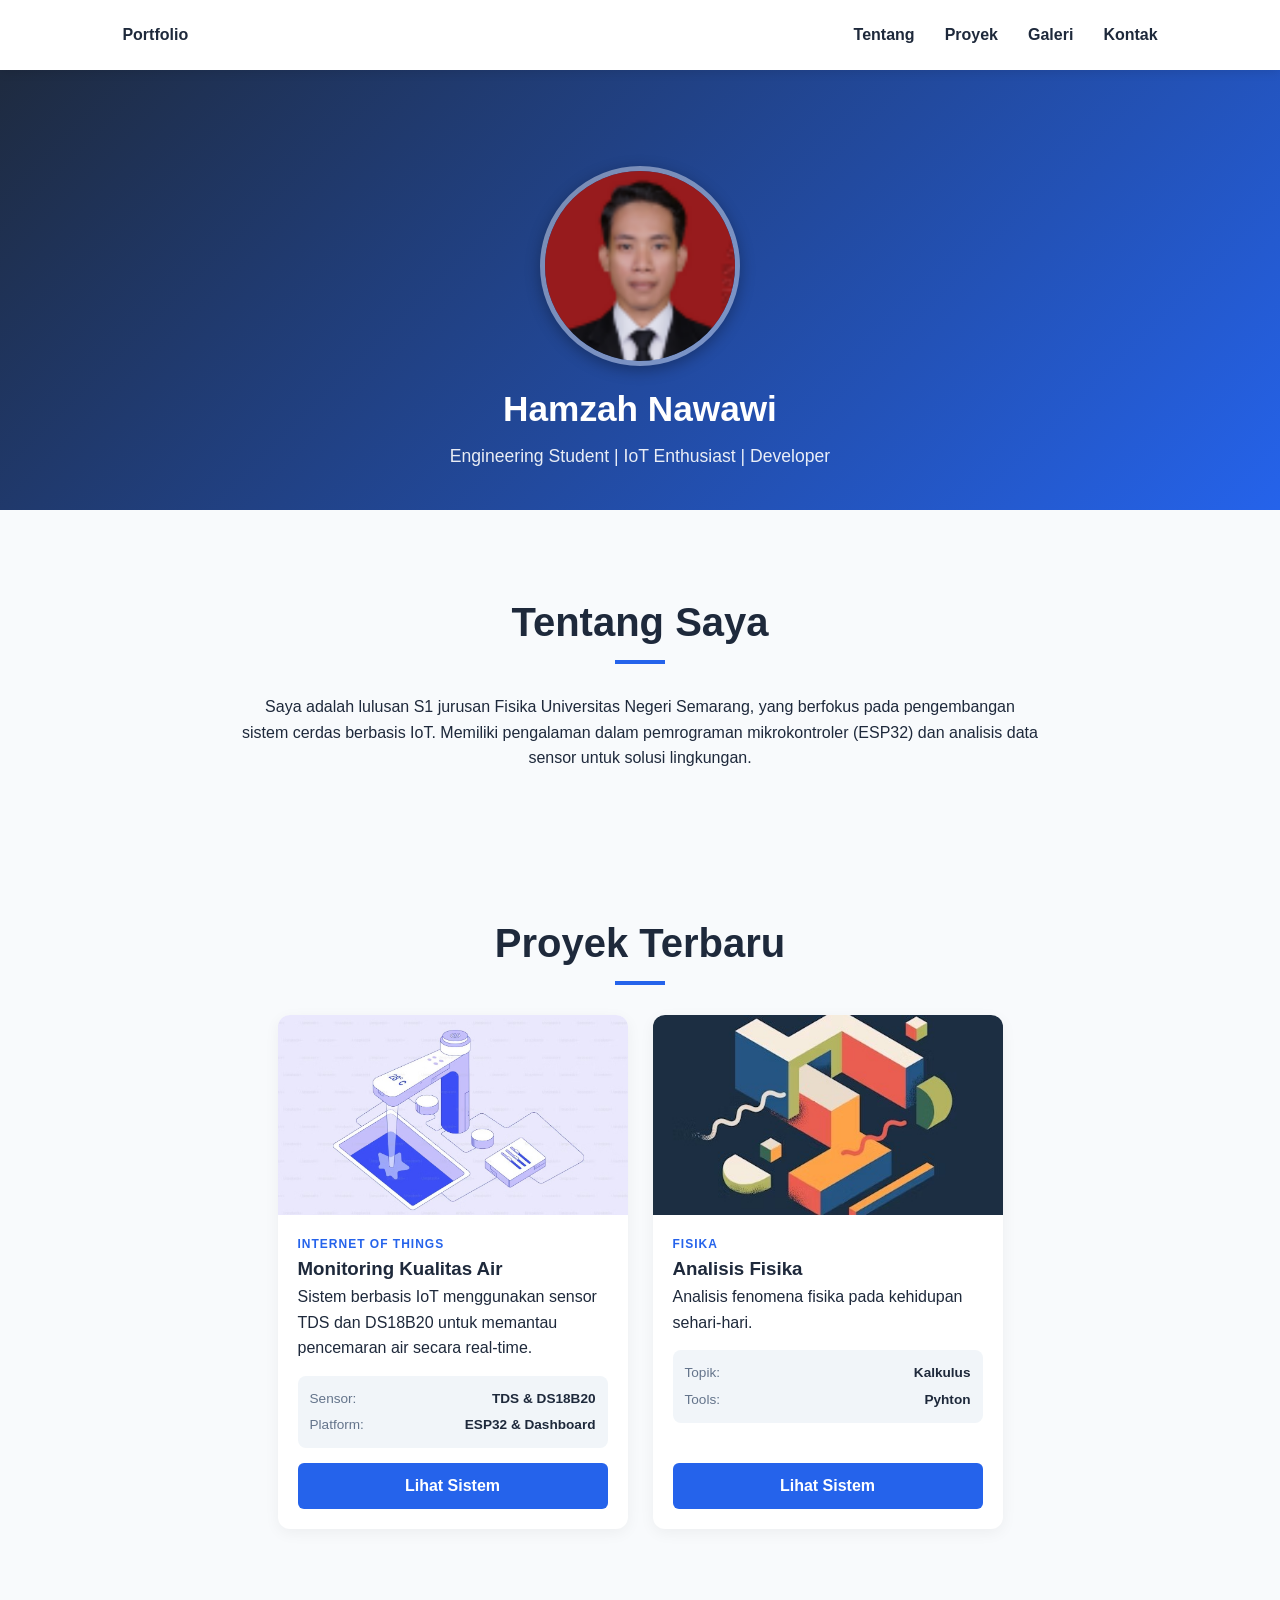
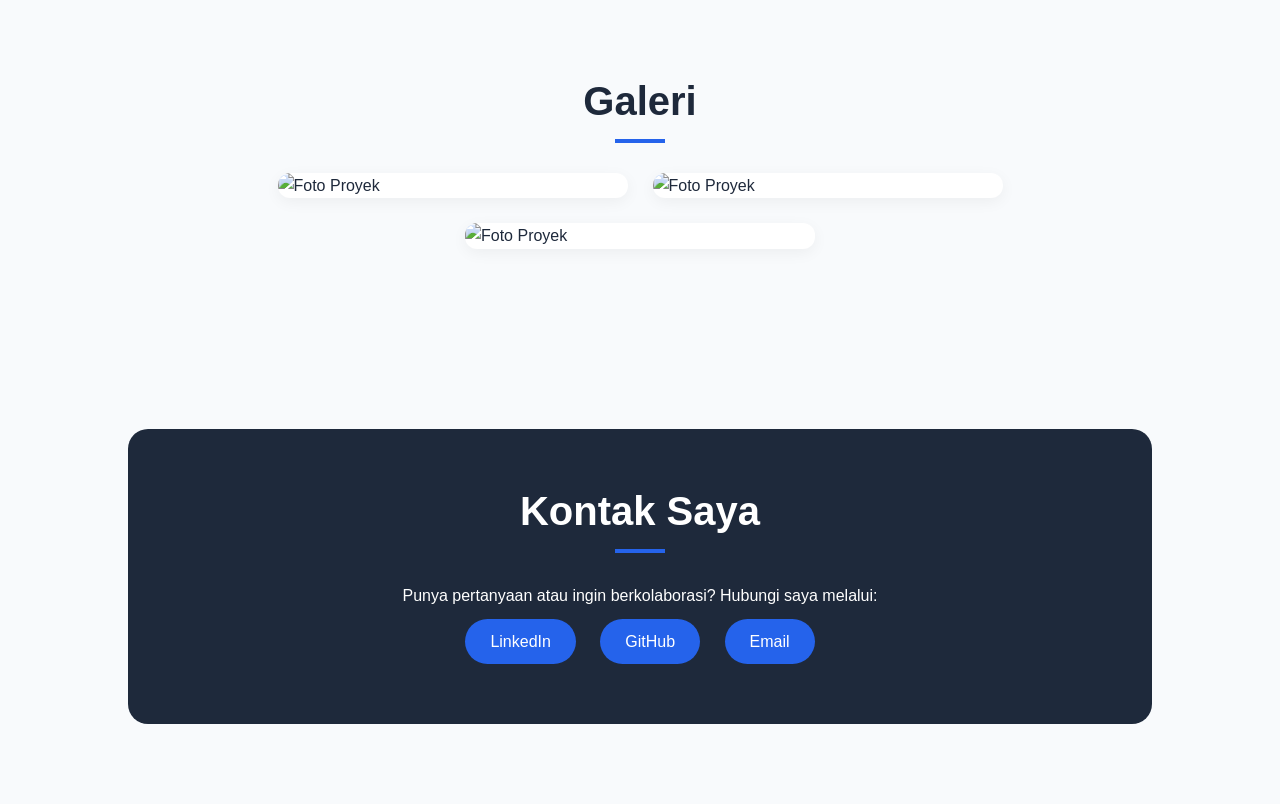
==== index.html @ 58cdad4d "Update index.html" ====
ko<!DOCTYPE html>
<html lang="id">
<head>
    <meta charset="UTF-8">
    <meta name="viewport" content="width=device-width, initial-scale=1.0">
    <title>Hamzah Nawawi</title>
    <link rel="stylesheet" href="style.css">
</head>
<body>
    <nav>
        <div class="container-nav">
            <div class="logo"><strong>Portfolio</strong></div>
            
            <div class="menu-toggle" id="mobile-menu">
                <span class="bar"></span>
                <span class="bar"></span>
                <span class="bar"></span>
            </div>
            
            <ul class="nav-links">
                <li><a href="#about">Tentang</a></li>
                <li><a href="#projects">Proyek</a></li>
                <li><a href="#gallery">Galeri</a></li>
                <li><a href="#contact">Kontak</a></li>
            </ul>
        </div>
    </nav>

<header>
    <div class="profile-container">
        <img src="assets/profile.jpg" alt="Foto Profil Hamzah" class="profile-img" onerror="this.src='https://via.placeholder.com/150'">
    </div>
    <h1>Hamzah Nawawi</h1>
    <p>Engineering Student | IoT Enthusiast | Developer</p>
</header>

<section id="about">
    <h2>Tentang Saya</h2>
    <p style="max-width: 800px; margin: auto; text-align: center;">
        Saya adalah lulusan S1 jurusan Fisika Universitas Negeri Semarang, yang berfokus pada pengembangan sistem cerdas berbasis IoT. 
        Memiliki pengalaman dalam pemrograman mikrokontroler (ESP32) dan analisis data sensor untuk solusi lingkungan.
    </p>
</section>

<section id="projects" style="width: 100%; overflow: hidden;">
    <h2 style="text-align: center; margin-bottom: 40px;"> Proyek Terbaru</h2>
    <div class="grid">
        <div class="card">
            <img src="assets/iot-water.jpg" class="card-img" alt="IoT Project">
            <div class="card-content">
                <span class="tag-category">Internet of Things</span>
                <h3>Monitoring Kualitas Air</h3>
                <p>Sistem berbasis IoT menggunakan sensor TDS dan DS18B20 untuk memantau pencemaran air secara real-time.</p>

                <div class="sensor-specs">
                    <div class="spec-item">
                        <span class="spec-label">Sensor:</span>
                        <span class="spec-value">TDS & DS18B20</span> 
                    </div>
                    <div class="spec-item">
                        <span class="spec-label">Platform:</span>
                        <span class="spec-value">ESP32 & Dashboard</span>
                    </div>
                </div>
                
                <a href="proyek-iot.html" target="_blank" class="btn-project">Lihat Sistem</a>
            </div>
        </div>
        <div class="card">
            <img src="assets/fisika-analisis.jpg" class="card-img" alt="IoT Project">
            <div class="card-content">
                <span class="tag-category">Fisika</span>
                <h3>Analisis Fisika</h3>
                <p>Analisis fenomena fisika pada kehidupan sehari-hari.</p>

                <div class="project-details">
                    <div class="spec-item">
                        <span class="spec-label">Topik:</span>
                        <span class="spec-value">Kalkulus</span> 
                    </div>
                    <div class="spec-item">
                        <span class="spec-label">Tools:</span>
                        <span class="spec-value">Pyhton</span>
                    </div>
                </div>

                 <a href="https://github.com/username/project" target="_blank" class="btn-project">Lihat Sistem</a>
            </div>
        </div>
    </div>
</section>

<section id="gallery">
    <h2>Galeri</h2>
    <div class="grid">
        <div class="card"><img src="assets/project1.jpg" alt="Foto Proyek" class="gallery-img"></div>
        <div class="card"><img src="assets/project2.jpg" alt="Foto Proyek" class="gallery-img"></div>
        <div class="card"><img src="assets/project3.jpg" alt="Foto Proyek" class="gallery-img"></div>
    </div>
</section>

<section id="contact">
    <div class="contact-container">
        <h2>Kontak Saya</h2>
        <p>Punya pertanyaan atau ingin berkolaborasi? Hubungi saya melalui:</p>
        <a href="https://www.linkedin.com/in/hamzah-nawawi-ariyanto-putra" target="_blank" class="social-btn">LinkedIn</a>
        <a href="https://github.com/hamzahputra" target="_blank" class="social-btn">GitHub</a>
        <a href="mailto:hamzahnawawi303@gmail.com" target="_blank" class="social-btn">Email</a>
    </div>
</section>
<script src="script.js"></script>
</body>
</html>
---- style.css ----
/* Variabel Warna */
:root {
    --primary: #2563eb; 
    --dark: #1e293b;
    --light: #f8fafc;
    --accent: #10b981; 
}

* {
    margin: 0;
    padding: 0;
    box-sizing: border-box;
}

html {
    scroll-behavior: smooth;
}

body {
    font-family: 'Inter', sans-serif;
    line-height: 1.6;
    color: var(--dark);
    background-color: var(--light);
}

/* --- NAVIGASI --- */
nav {
    background: white !important; /* Memastikan background solid putih */
    display: flex;
    justify-content: space-between;
    align-items: center;
    padding: 0 8%;
    position: fixed;
    top: 0;
    left: 0;
    width: 100%;
    height: 70px; /* Tinggi navbar dikunci */
    box-shadow: 0 2px 10px rgba(0,0,0,0.1);
    z-index: 10000;
}

nav ul {
    display: flex;
    list-style: none;
    gap: 25px;
}

nav a {
    text-decoration: none;
    color: #1e293b;
    font-weight: 600;
    transition: 0.3s;
}

nav a:hover {
    color: var(--primary);
}

/* --- HEADER / HERO SECTION (BIRU RAMPING) --- */
header {
    background: linear-gradient(135deg, var(--dark) 0%, var(--primary) 100%);
    color: white;
    text-align: center;
    display: flex;
    flex-direction: column;
    align-items: center;
    justify-content: center;
    
    /* SOLUSI: Jarak atas besar agar tidak ketutup nav, bawah kecil agar ramping */
    padding-top: 140px;  
    padding-bottom: 40px; 
    min-height: auto;
}

/* --- FOTO PROFIL (UKURAN BESAR 200PX) --- */
.profile-img {
    width: 200px;
    height: 200px;
    border-radius: 50%;
    object-fit: cover;
    border: 5px solid rgba(255, 255, 255, 0.4);
    box-shadow: 0 4px 15px rgba(0, 0, 0, 0.3);
    margin-bottom: 15px;
    transition: transform 0.3s ease;
}

.profile-img:hover {
    transform: scale(1.05);
}

header h1 { 
    font-size: 2.2rem; 
    margin-bottom: 5px; 
}

header p {
    font-size: 1.1rem;
    margin: 0;
    opacity: 0.9;
}

/* Styling Tombol Garis 3 (Default Sembunyi) */
.menu-toggle {
    display: none;
    cursor: pointer;
    flex-direction: column;
    gap: 5px;
}

.bar {
    width: 25px;
    height: 3px;
    background-color: #333;
    transition: 0.3s;
}
/* 1. ZONA UMUM (TARUH DI SINI)               */
/* ========================================== */

.container-nav {
    display: flex;
    justify-content: space-between; /* Membuat Logo di kiri, Menu di kanan */
    align-items: center;
    width:100%;
    padding: 0 20px;
    height: 70px;
    box-sizing: border-box;
}

.nav-links {
    display: flex; /* Di PC: Menu berjejer ke samping */
    list-style: none;
    gap: 30px;
}

/* KHUSUS TAMPILAN HP (max-width: 768px) */
@media screen and (max-width: 768px) {
    .menu-toggle {
        display: flex; /* Munculkan tombol garis 3 */
    }

    .nav-links {
        display: none; /* Sembunyikan menu bawaan */
        flex-direction: column;
        position: absolute;
        top: 80px; /* Sesuaikan dengan tinggi nav kamu */
        right: 5%;
        width: 200px;
        /* Efek Blur & Transparan (Glassmorphism) */
        background: rgba(255, 255, 255, 0.8); /* Putih transparan */
        backdrop-filter: blur(10px);          /* Efek blur latar belakang */
        -webkit-backdrop-filter: blur(10px); /* Dukungan browser Safari */
        
        border-radius: 15px;      /* Sudut tumpul agar estetik */
        padding: 20px;
        box-shadow: 0 8px 32px rgba(0, 0, 0, 0.1);
        border: 1px solid rgba(255, 255, 255, 0.3); /* Garis tepi tipis */
        z-index: 1000;
    }

    .nav-links.active {
        display: flex; /* Muncul saat tombol diklik */
        animation: slideIn 0.3s ease-out;
    }

    .nav-links li {
       margin: 10px 0;
        text-align: center;
    }
    
    .container-nav {
        justify-content: space-between; /* Jauhkan Logo dan Hamburger */
        padding: 0 20px;
    }
}
/* Animasi tambahan biar makin mulus */
@keyframes slideIn {
    from {
        opacity: 0;
        transform: translateY(-10px);
    }
    to {
        opacity: 1;
        transform: translateY(0);
    }
}

/* --- SECTION GENERAL --- */
section {
    padding: 80px 10%;
}

h2 {
    text-align: center;
    margin-bottom: 40px;
    font-size: 2.5rem;
    position: relative;
}

h2::after {
    content: '';
    width: 50px;
    height: 4px;
    background: var(--primary);
    position: absolute;
    bottom: -10px;
    left: 50%;
    transform: translateX(-50%);
}

/* --- PROJECT --- */
/* --- Penyesuaian Layout Section Proyek --- */
#projects {
    text-align: left; /* Membuat isi (grid kartu) merapat ke kiri */
    padding: 60px 10%; /* Memberi jarak atas-bawah dan samping */
}

#projects h2 {
    text-align: center; /* Menjaga judul tetap di tengah halaman */
    margin-bottom: 40px;
    width: 100%; /* Memastikan judul mengambil ruang penuh agar bisa center */
}
/* Label Kategori Kecil di Atas Judul */
.tag-category {
    font-size: 0.75rem;
    color: var(--primary);
    text-transform: uppercase;
    font-weight: 700;
    letter-spacing: 1px;
}

/* Container Spesifikasi Sensor */
.sensor-specs {
    background: #f1f5f9; /* Abu-abu sangat muda */
    padding: 12px;
    border-radius: 8px;
    margin: 15px 0;
    display: flex;
    flex-direction: column;
    gap: 5px;
}
.project-details {
    background: #f1f5f9; /* Abu-abu sangat muda */
    padding: 12px;
    border-radius: 8px;
    margin: 15px 0;
    display: flex;
    flex-direction: column;
    gap: 5px;
}
.spec-item {
    display: flex;
    justify-content: space-between;
    font-size: 0.85rem;
}

.spec-label {
    color: #64748b; /* Warna teks agak pudar */
    font-weight: 500;
}

.spec-value {
    color: var(--dark);
    font-weight: 700;
}

/* Tombol tetap seperti sebelumnya, tapi kita beri margin agar pas */
.btn-project {
    display: block;
    text-align: center;
    padding: 10px;
    background: var(--primary);
    color: white;
    border-radius: 6px;
    text-decoration: none;
    font-weight: 600;
    transition: 0.3s;
    margin-top: auto;
}

.btn-project:hover {
    background: var(--dark);
}

/* --- GRID & CARDS --- */
.container {
    padding: 40px 5% 20px;
}

.grid {
    display: flex;
    flex-wrap: wrap;
    justify-content: center;
    gap: 25px;
    width: 100%;
    max-width: 1200px;
    margin: 0 auto; /* Ubah dari '0 auto' ke '0' agar mepet ke kiri */
}

.card {
    background: white;
    border-radius: 12px;
    overflow: hidden;
    box-shadow: 0 4px 15px rgba(0,0,0,0.05);
    width: 350px;
    transition: transform 0.3s ease;
    display: flex;          /* Tambahkan ini */
    flex-direction: column; /* Tambahkan ini */
}

.card:hover { 
    transform: translateY(-10px); 
}

.card-img {
    width: 100%;
    height: 200px;
    object-fit: cover;
    background: #e2e8f0;
}

.card-content { 
    padding: 20px;
    flex-grow: 1;           /* Membuat konten mengisi ruang agar tombol selalu di bawah */
    display: flex;
    flex-direction: column;
}

/* --- KONTAK --- */
.contact-container {
    text-align: center;
    background: var(--dark);
    color: white;
    padding: 50px;
    border-radius: 20px;
    margin-top: 20px;
}

.social-btn {
    display: inline-block;
    padding: 10px 25px;
    margin: 10px;
    background: var(--primary);
    color: white;
    text-decoration: none;
    border-radius: 50px;
    transition: 0.3s;
}

.social-btn:hover {
    background: var(--accent);
}
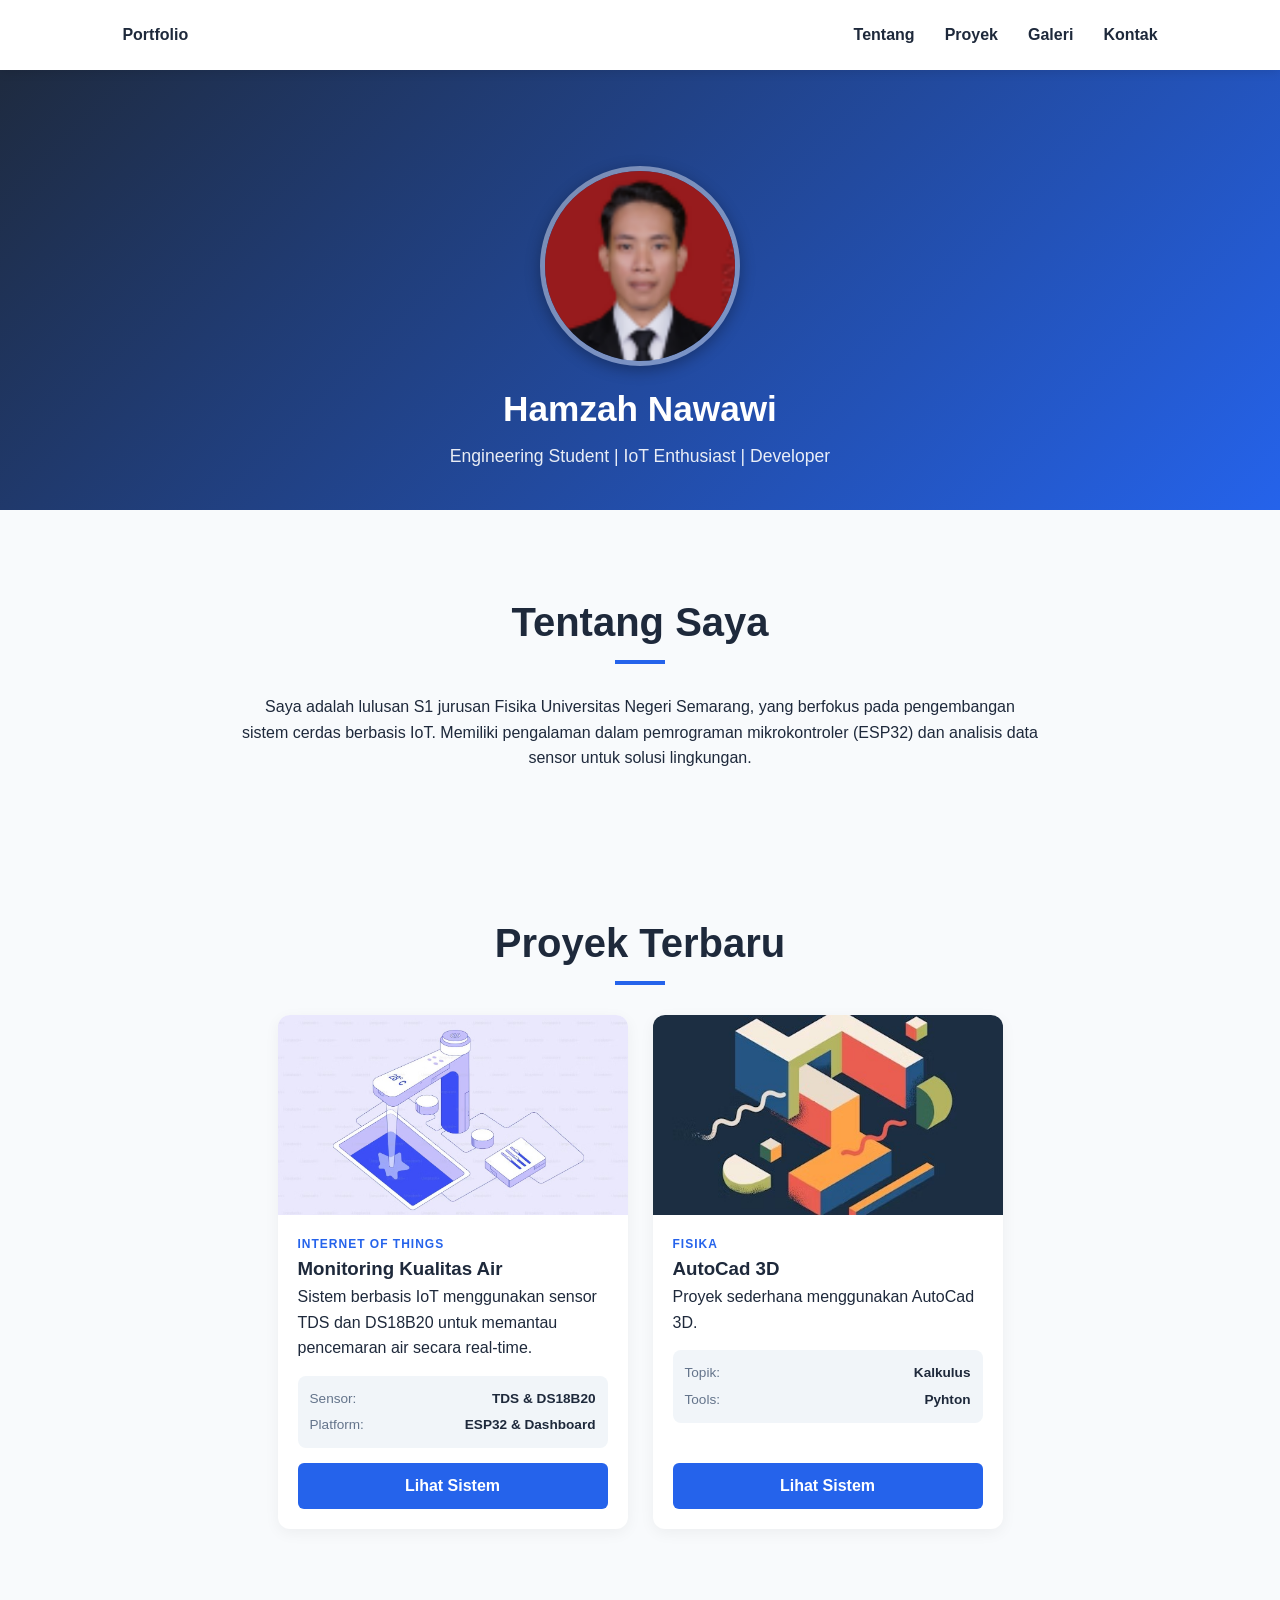
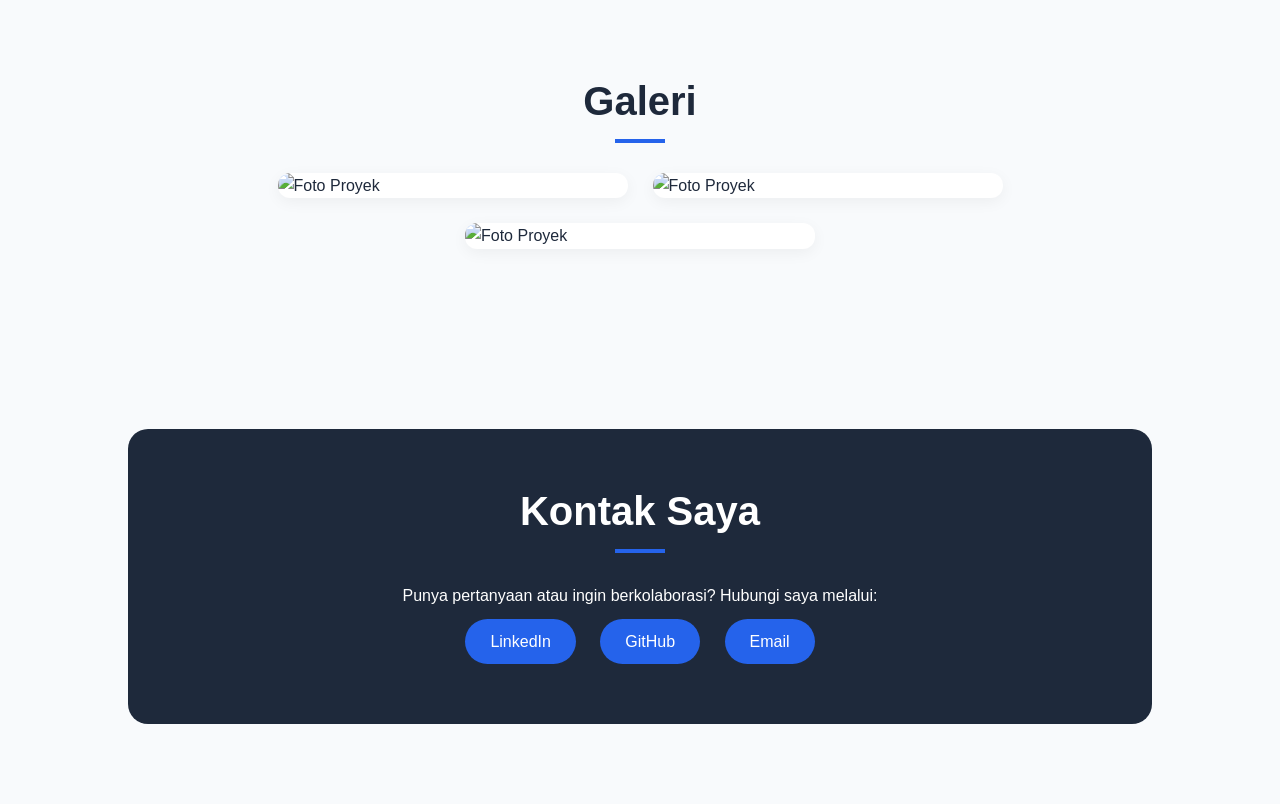
==== commit cf8817da: "Update index.html" ====
--- a/index.html
+++ b/index.html
@@ -70,8 +70,8 @@
             <img src="assets/fisika-analisis.jpg" class="card-img" alt="IoT Project">
             <div class="card-content">
                 <span class="tag-category">Fisika</span>
-                <h3>Analisis Fisika</h3>
-                <p>Analisis fenomena fisika pada kehidupan sehari-hari.</p>
+                <h3>AutoCad 3D</h3>
+                <p>Proyek sederhana menggunakan AutoCad 3D.</p>
 
                 <div class="project-details">
                     <div class="spec-item">
@@ -93,9 +93,9 @@
 <section id="gallery">
     <h2>Galeri</h2>
     <div class="grid">
-        <div class="card"><img src="assets/project1.jpg" alt="Foto Proyek" class="gallery-img"></div>
-        <div class="card"><img src="assets/project2.jpg" alt="Foto Proyek" class="gallery-img"></div>
-        <div class="card"><img src="assets/project3.jpg" alt="Foto Proyek" class="gallery-img"></div>
+        <div class="card"><img src="galeri1.jpg" alt="Foto Proyek" class="gallery-img"></div>
+        <div class="card"><img src="galeri2.jpg" alt="Foto Proyek" class="gallery-img"></div>
+        <div class="card"><img src="galeri3.jpg" alt="Foto Proyek" class="gallery-img"></div>
     </div>
 </section>
 
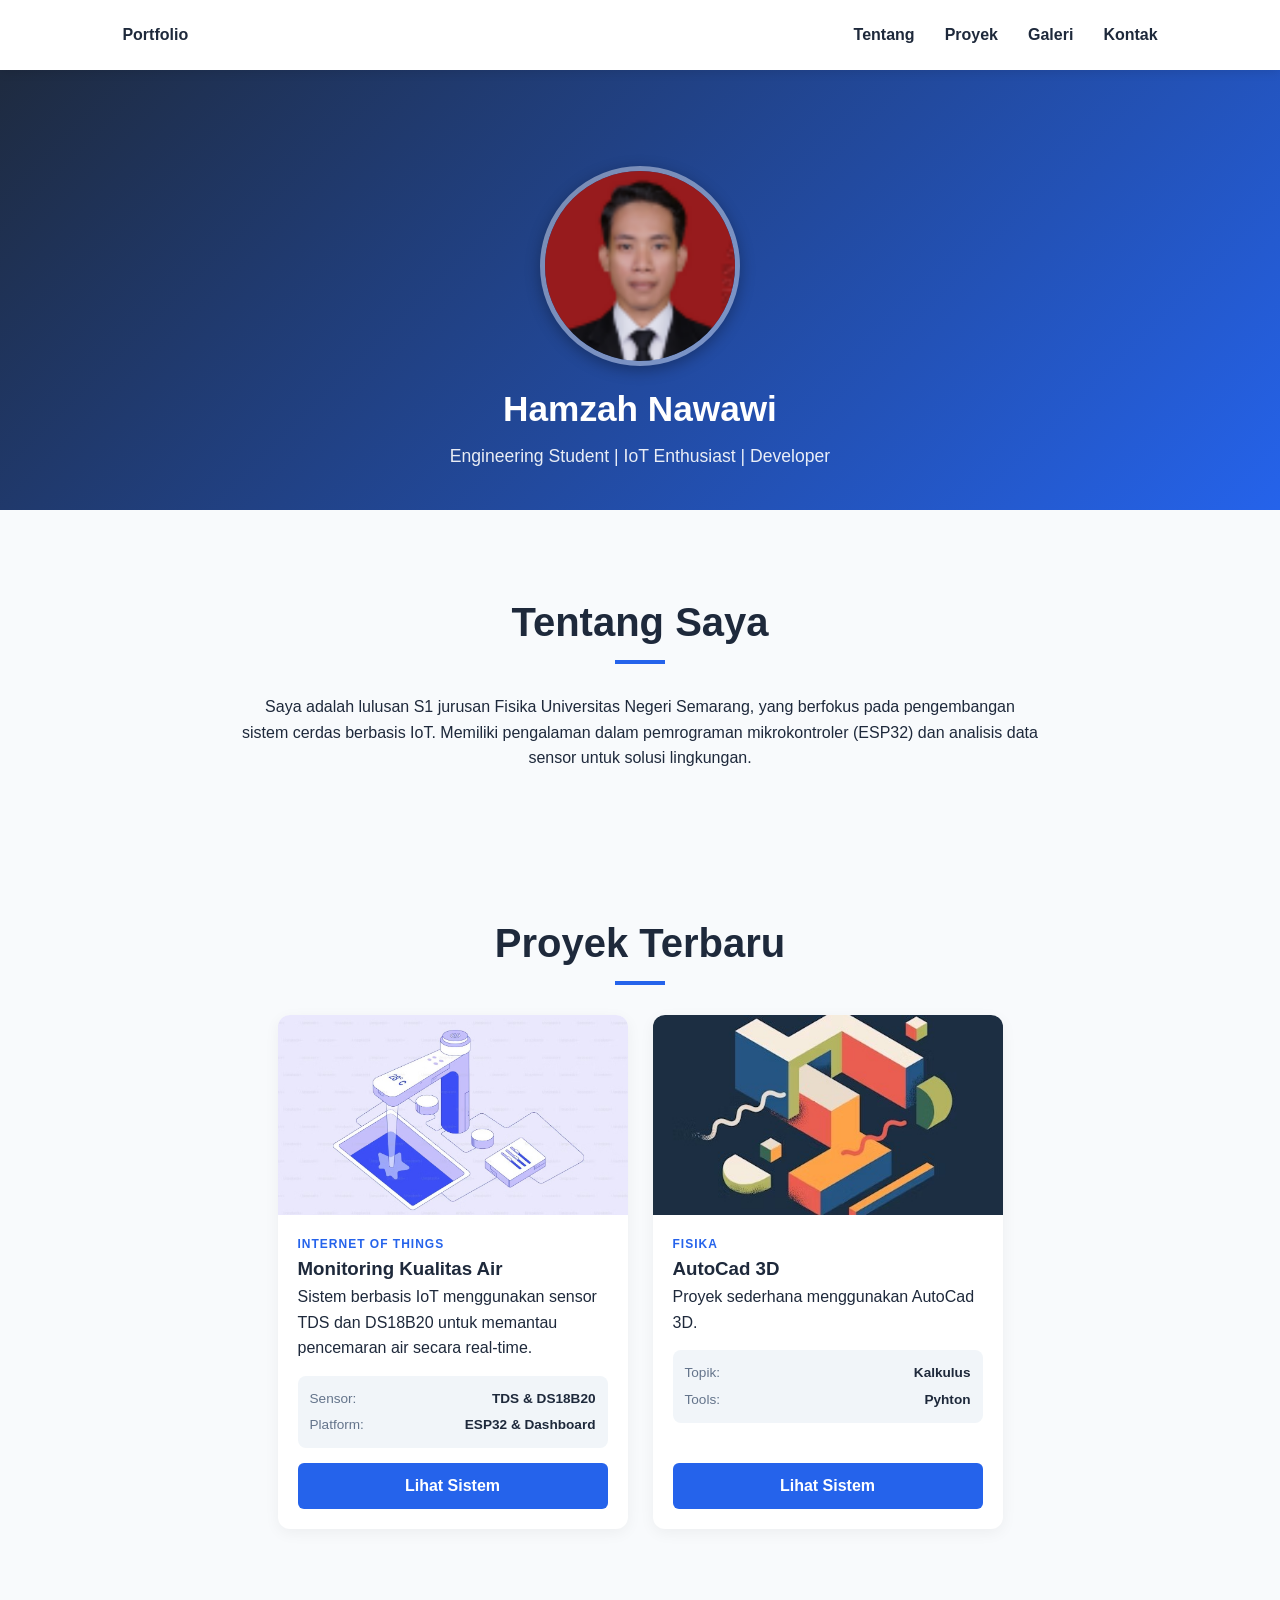
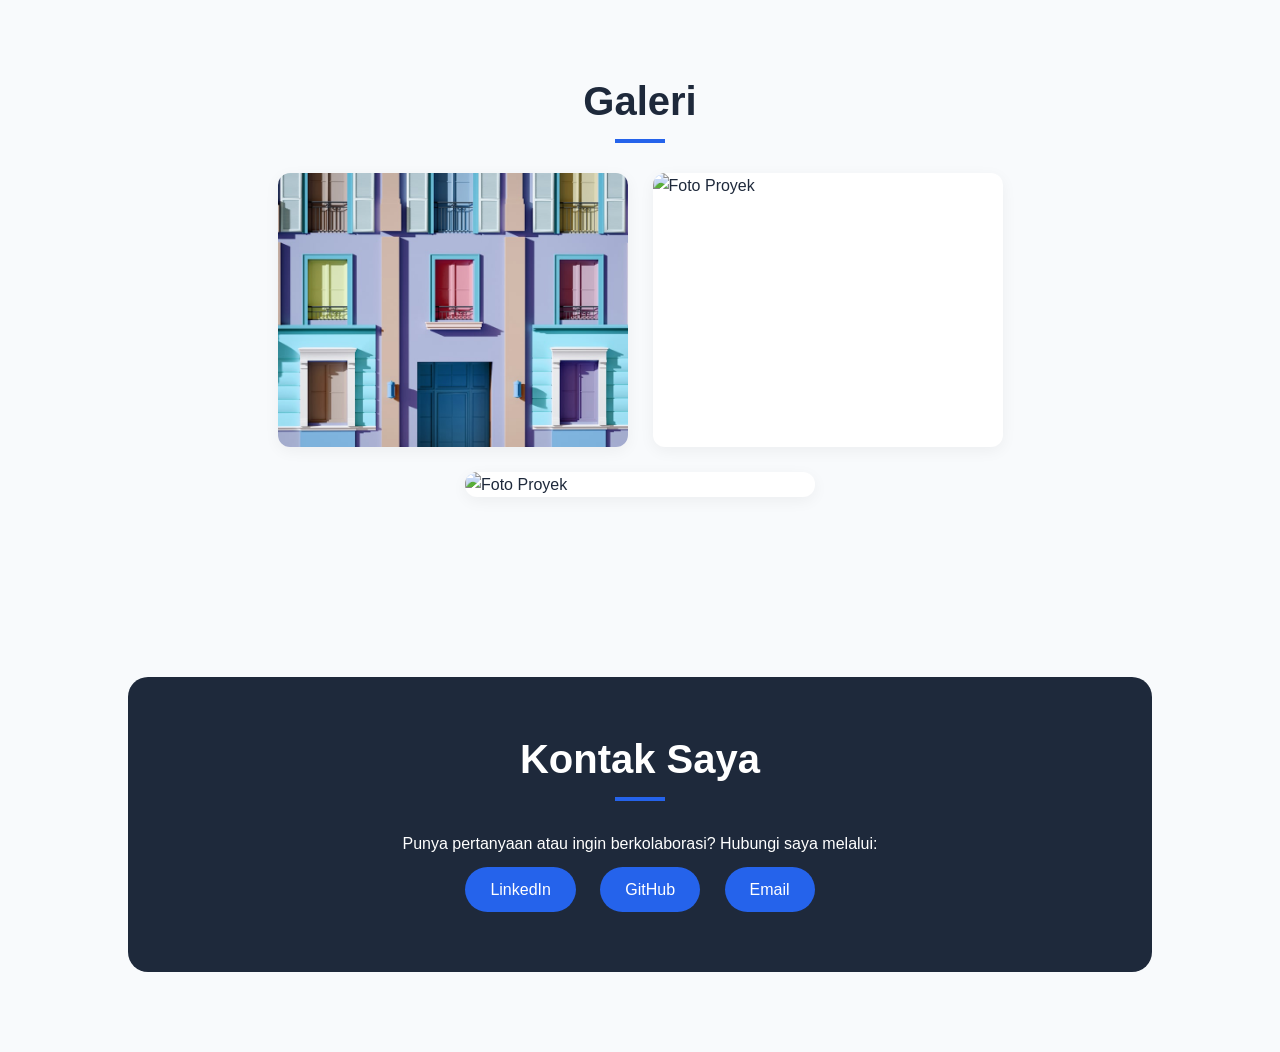
==== commit 8c66a5bf: "Update index.html" ====
--- a/index.html
+++ b/index.html
@@ -93,9 +93,9 @@
 <section id="gallery">
     <h2>Galeri</h2>
     <div class="grid">
-        <div class="card"><img src="galeri1.jpg" alt="Foto Proyek" class="gallery-img"></div>
-        <div class="card"><img src="galeri2.jpg" alt="Foto Proyek" class="gallery-img"></div>
-        <div class="card"><img src="galeri3.jpg" alt="Foto Proyek" class="gallery-img"></div>
+        <div class="card"><img src="assets/galeri1.jpg" alt="Foto Proyek" class="gallery-img"></div>
+        <div class="card"><img src="assets/galeri2.jpg" alt="Foto Proyek" class="gallery-img"></div>
+        <div class="card"><img src="assets/galeri3.jpg" alt="Foto Proyek" class="gallery-img"></div>
     </div>
 </section>
 
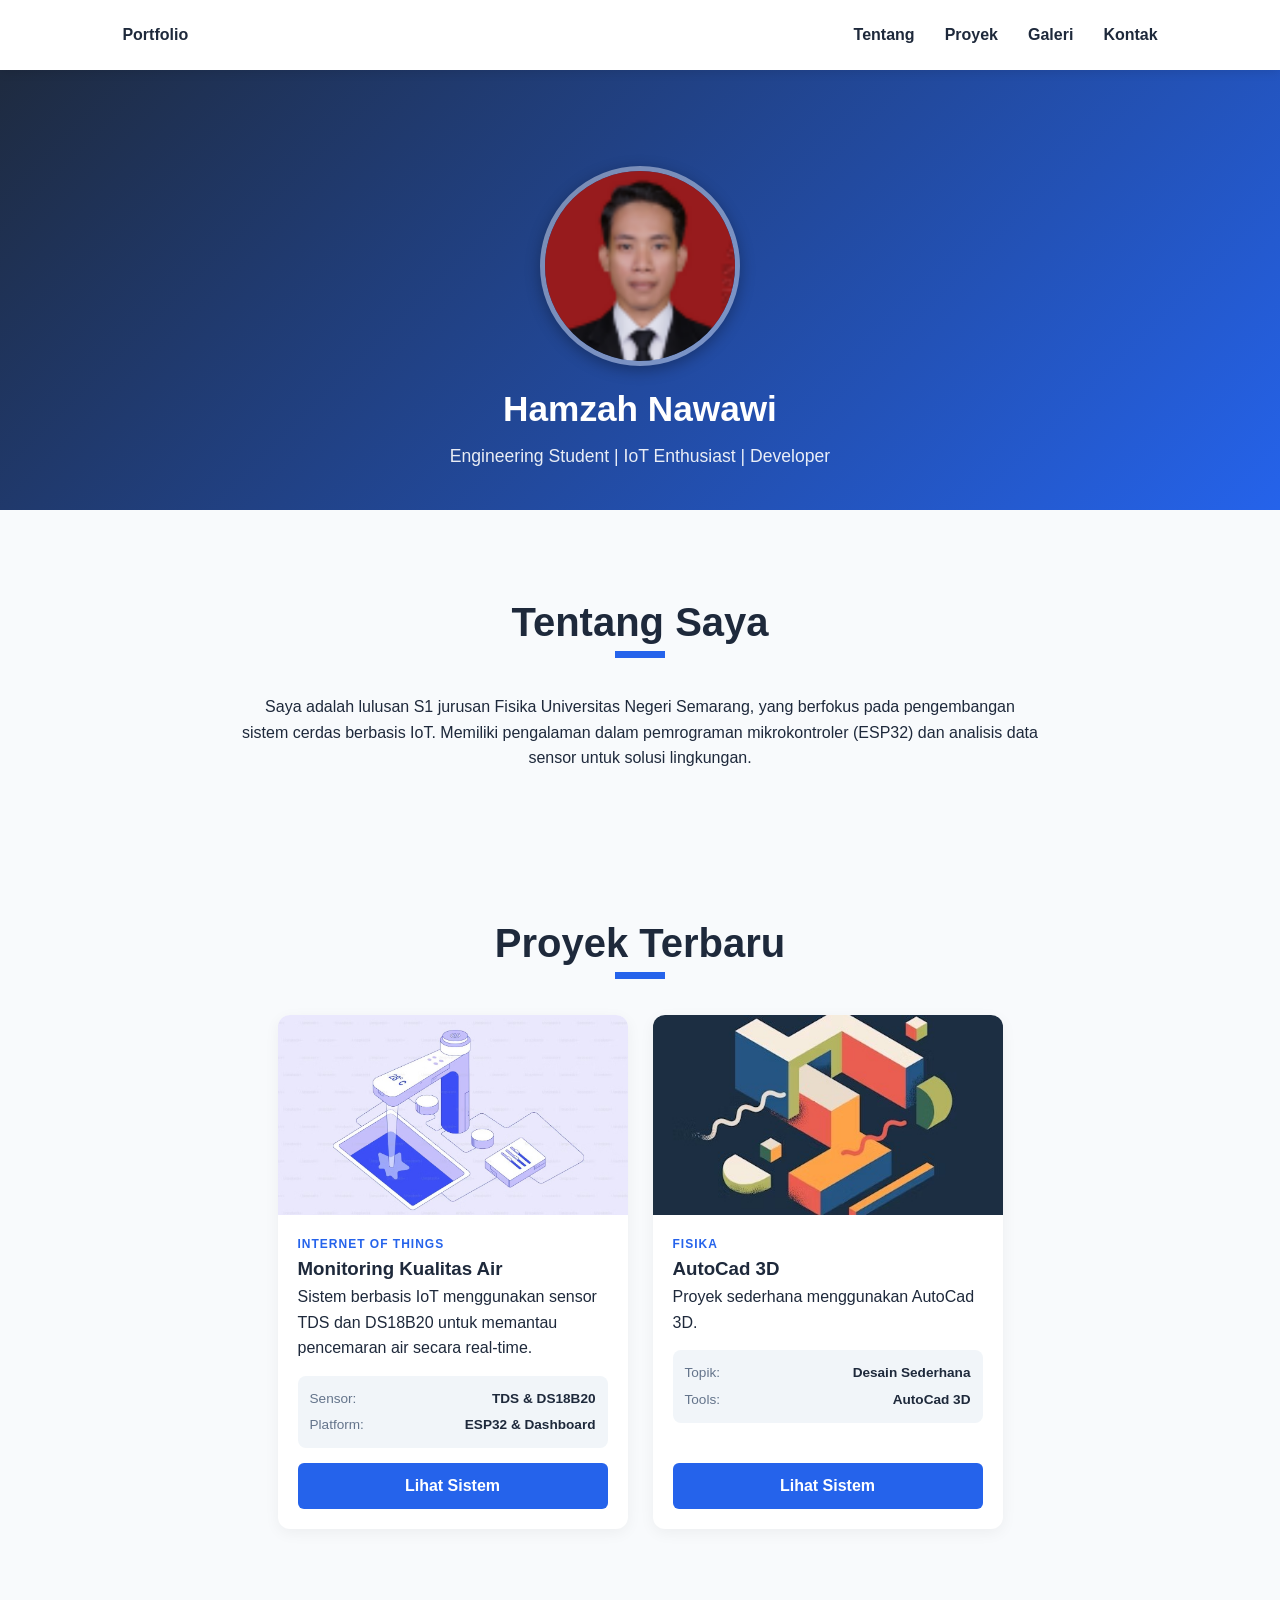
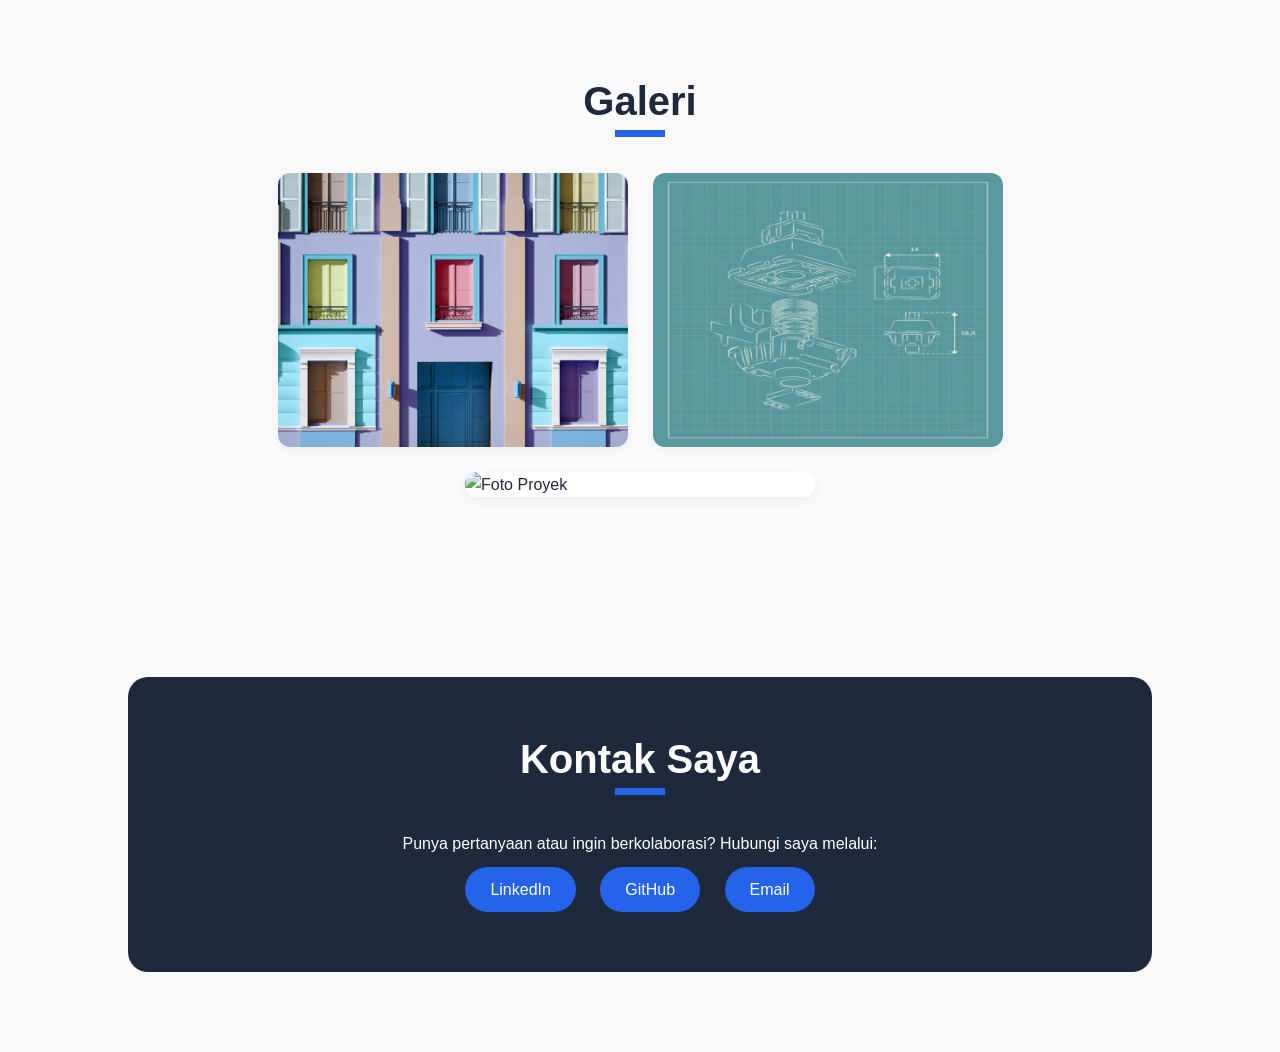
==== commit 85b23ce8: "Update index.html" ====
--- a/index.html
+++ b/index.html
@@ -76,11 +76,11 @@
                 <div class="project-details">
                     <div class="spec-item">
                         <span class="spec-label">Topik:</span>
-                        <span class="spec-value">Kalkulus</span> 
+                        <span class="spec-value">Desain Sederhana</span> 
                     </div>
                     <div class="spec-item">
                         <span class="spec-label">Tools:</span>
-                        <span class="spec-value">Pyhton</span>
+                        <span class="spec-value">AutoCad 3D</span>
                     </div>
                 </div>
 
--- a/style.css
+++ b/style.css
@@ -199,10 +199,10 @@
 h2::after {
     content: '';
     width: 50px;
-    height: 4px;
+    height: 7px;
     background: var(--primary);
     position: absolute;
-    bottom: -10px;
+    bottom: -4px;
     left: 50%;
     transform: translateX(-50%);
 }
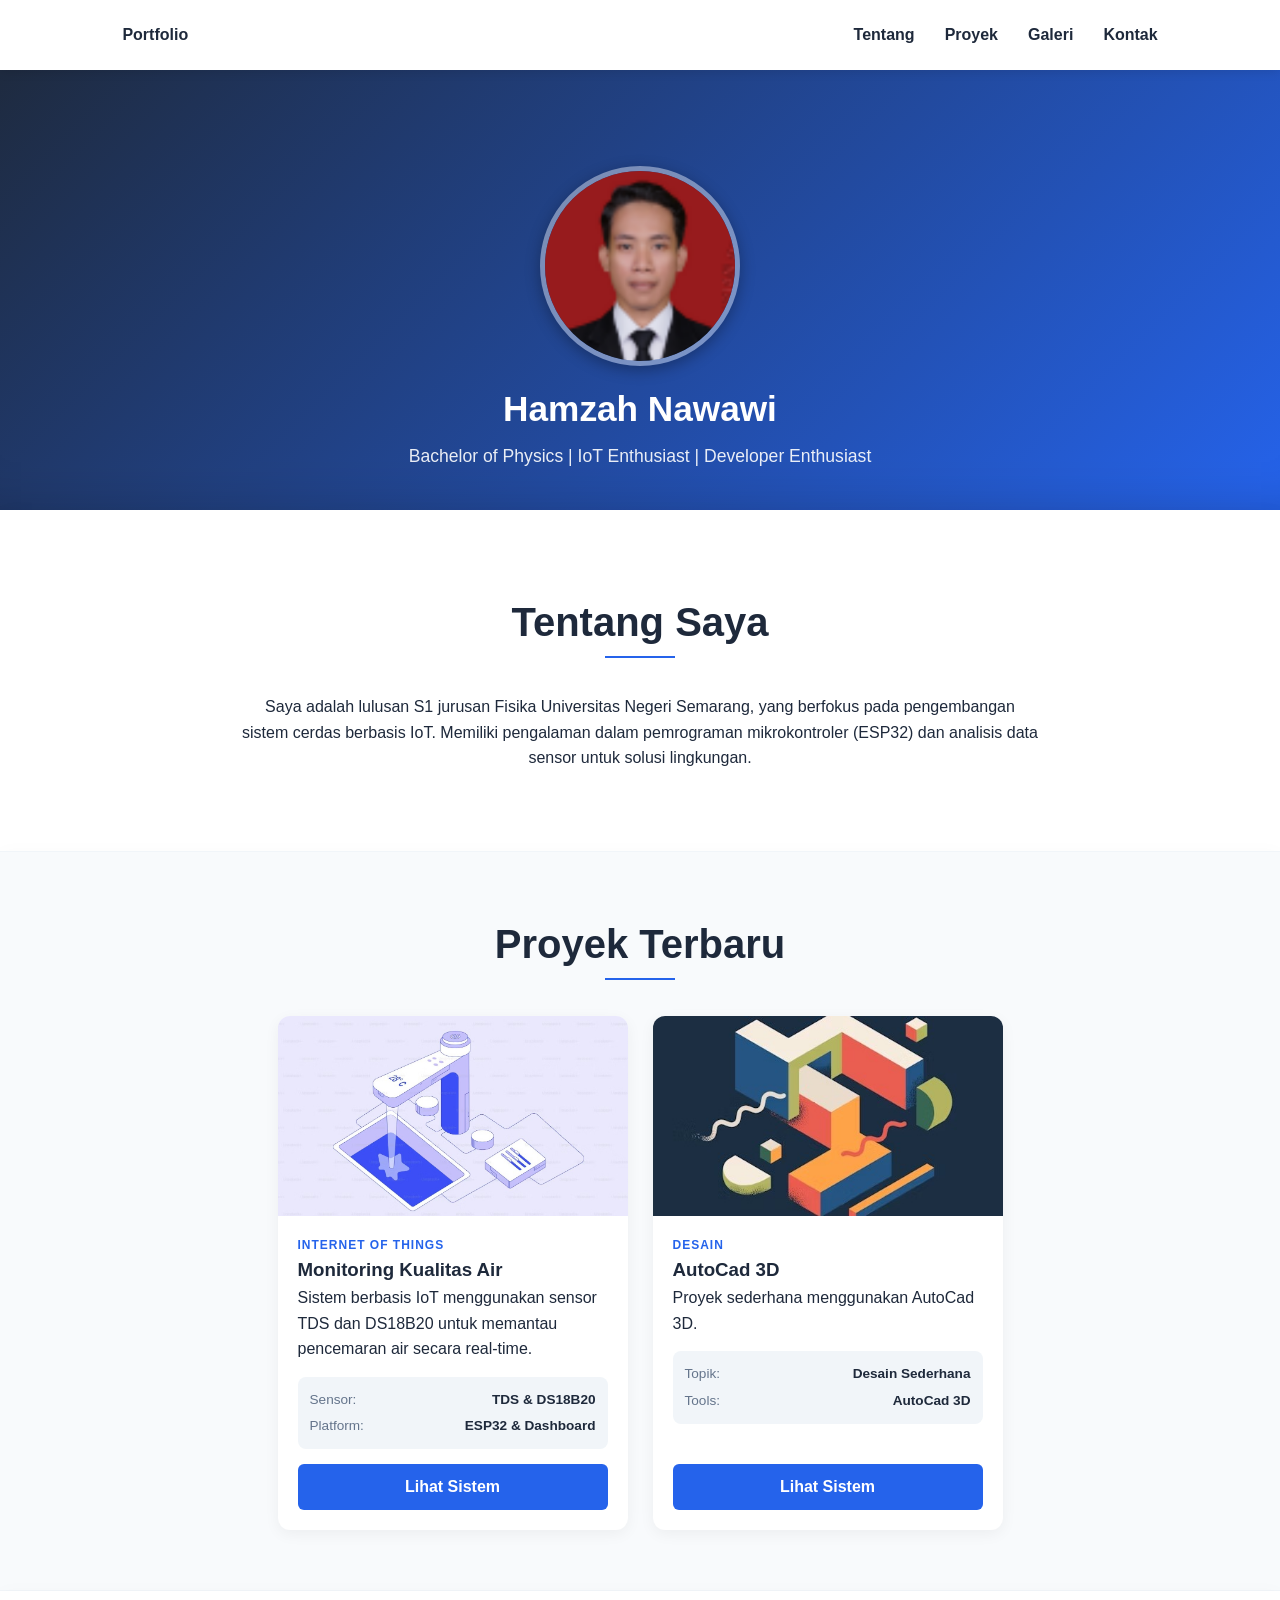
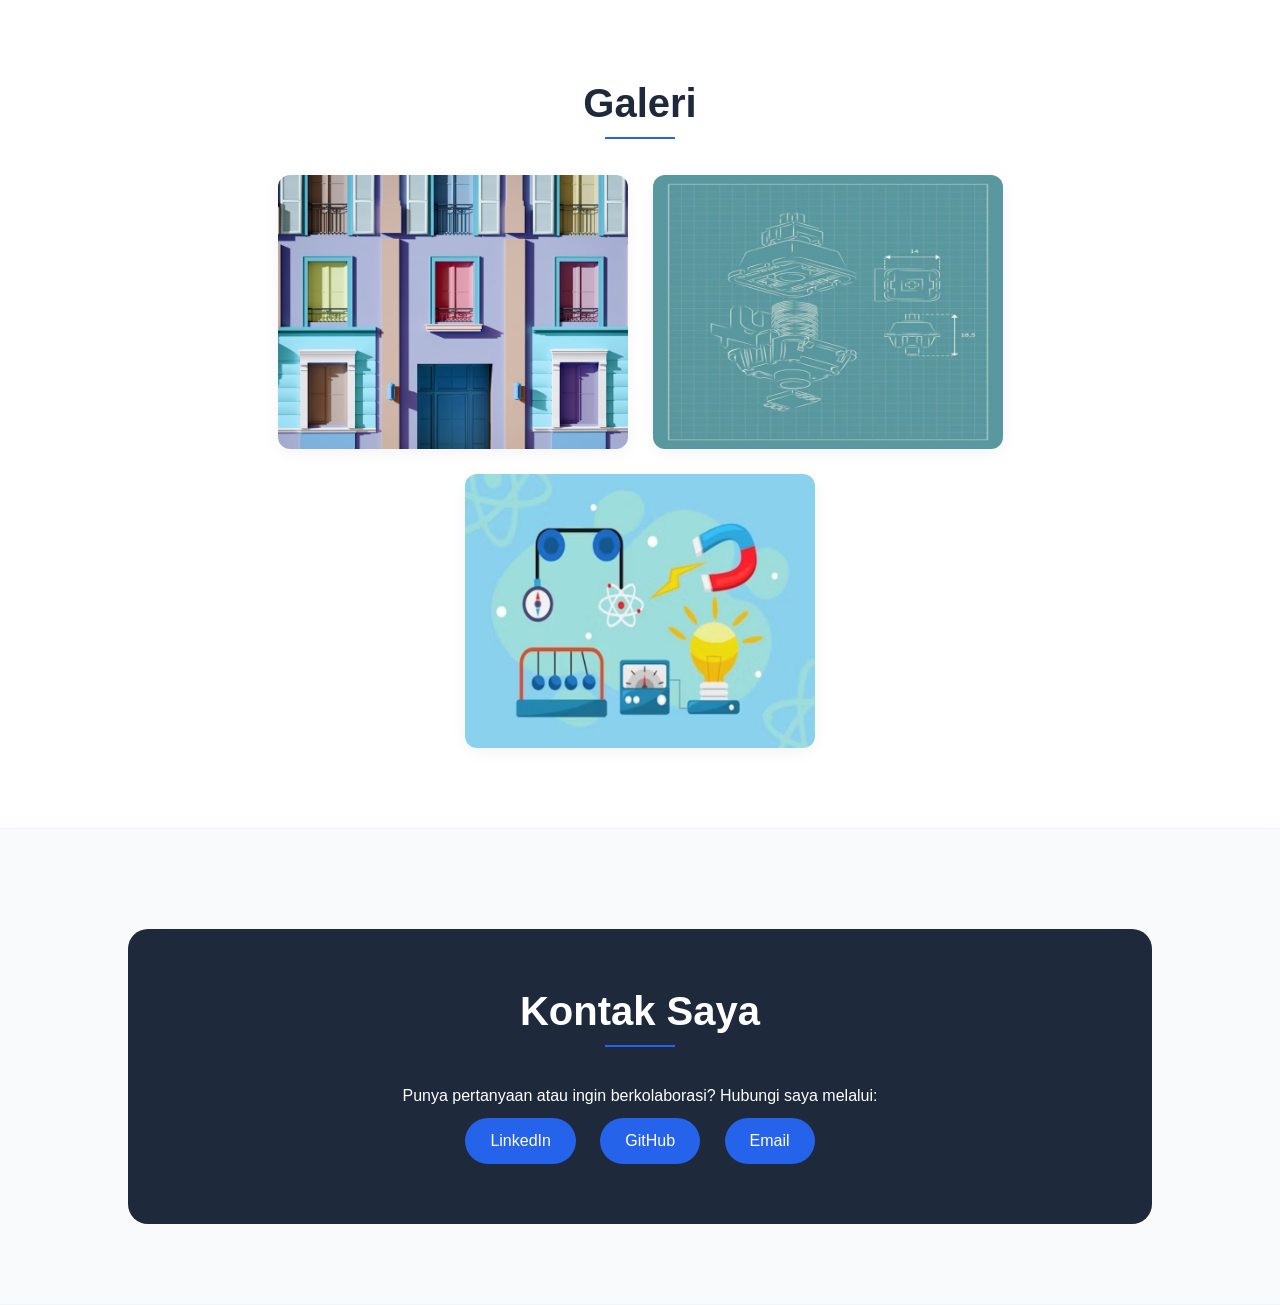
==== commit 17ec5eb6: "Update index.html" ====
--- a/index.html
+++ b/index.html
@@ -31,7 +31,7 @@
         <img src="assets/profile.jpg" alt="Foto Profil Hamzah" class="profile-img" onerror="this.src='https://via.placeholder.com/150'">
     </div>
     <h1>Hamzah Nawawi</h1>
-    <p>Engineering Student | IoT Enthusiast | Developer</p>
+    <p>Bachelor of Physics | IoT Enthusiast | Developer Enthusiast</p>
 </header>
 
 <section id="about">
@@ -69,7 +69,7 @@
         <div class="card">
             <img src="assets/fisika-analisis.jpg" class="card-img" alt="IoT Project">
             <div class="card-content">
-                <span class="tag-category">Fisika</span>
+                <span class="tag-category">Desain</span>
                 <h3>AutoCad 3D</h3>
                 <p>Proyek sederhana menggunakan AutoCad 3D.</p>
 
--- a/style.css
+++ b/style.css
@@ -70,6 +70,7 @@
     padding-top: 140px;  
     padding-bottom: 40px; 
     min-height: auto;
+    box-shadow: inset 0 -50px 50px -50px rgba(0,0,0,0.2);
 }
 
 /* --- FOTO PROFIL (UKURAN BESAR 200PX) --- */
@@ -187,6 +188,20 @@
 /* --- SECTION GENERAL --- */
 section {
     padding: 80px 10%;
+    position: relative;
+    /* Memberikan efek bayangan lembut di bagian bawah setiap section */
+    box-shadow: 0 4px 20px rgba(0, 0, 0, 0.03);
+}
+/* Section Ganjil (Tentang & Galeri) */
+#about, #gallery {
+    background-color: #ffffff;
+}
+
+/* Section Genap (Proyek & Kontak) */
+#projects, #contact {
+    background-color: #f8fafc; /* Warna abu-abu muda yang elegan */
+    border-top: 1px solid #f1f5f9;
+    border-bottom: 1px solid #f1f5f9;
 }
 
 h2 {
@@ -198,8 +213,8 @@
 
 h2::after {
     content: '';
-    width: 50px;
-    height: 7px;
+    width: 70px;
+    height: 2px;
     background: var(--primary);
     position: absolute;
     bottom: -4px;
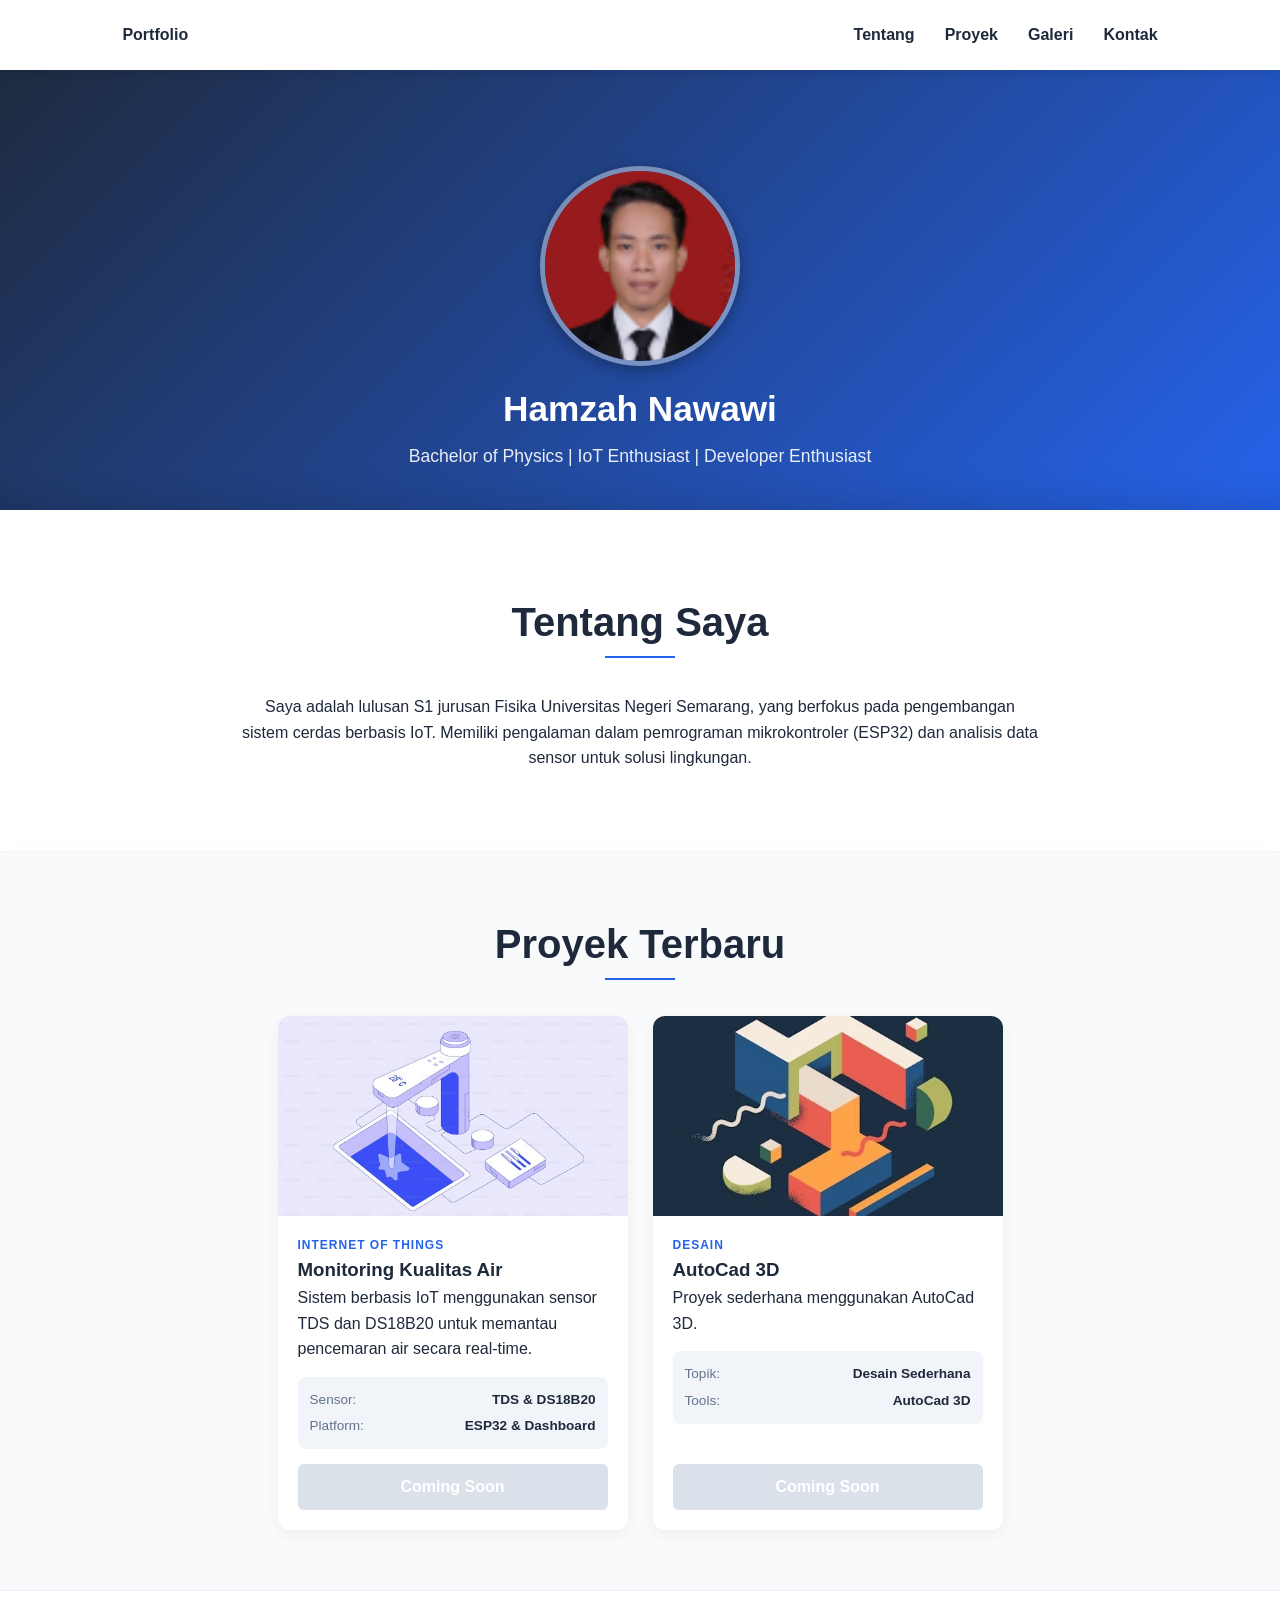
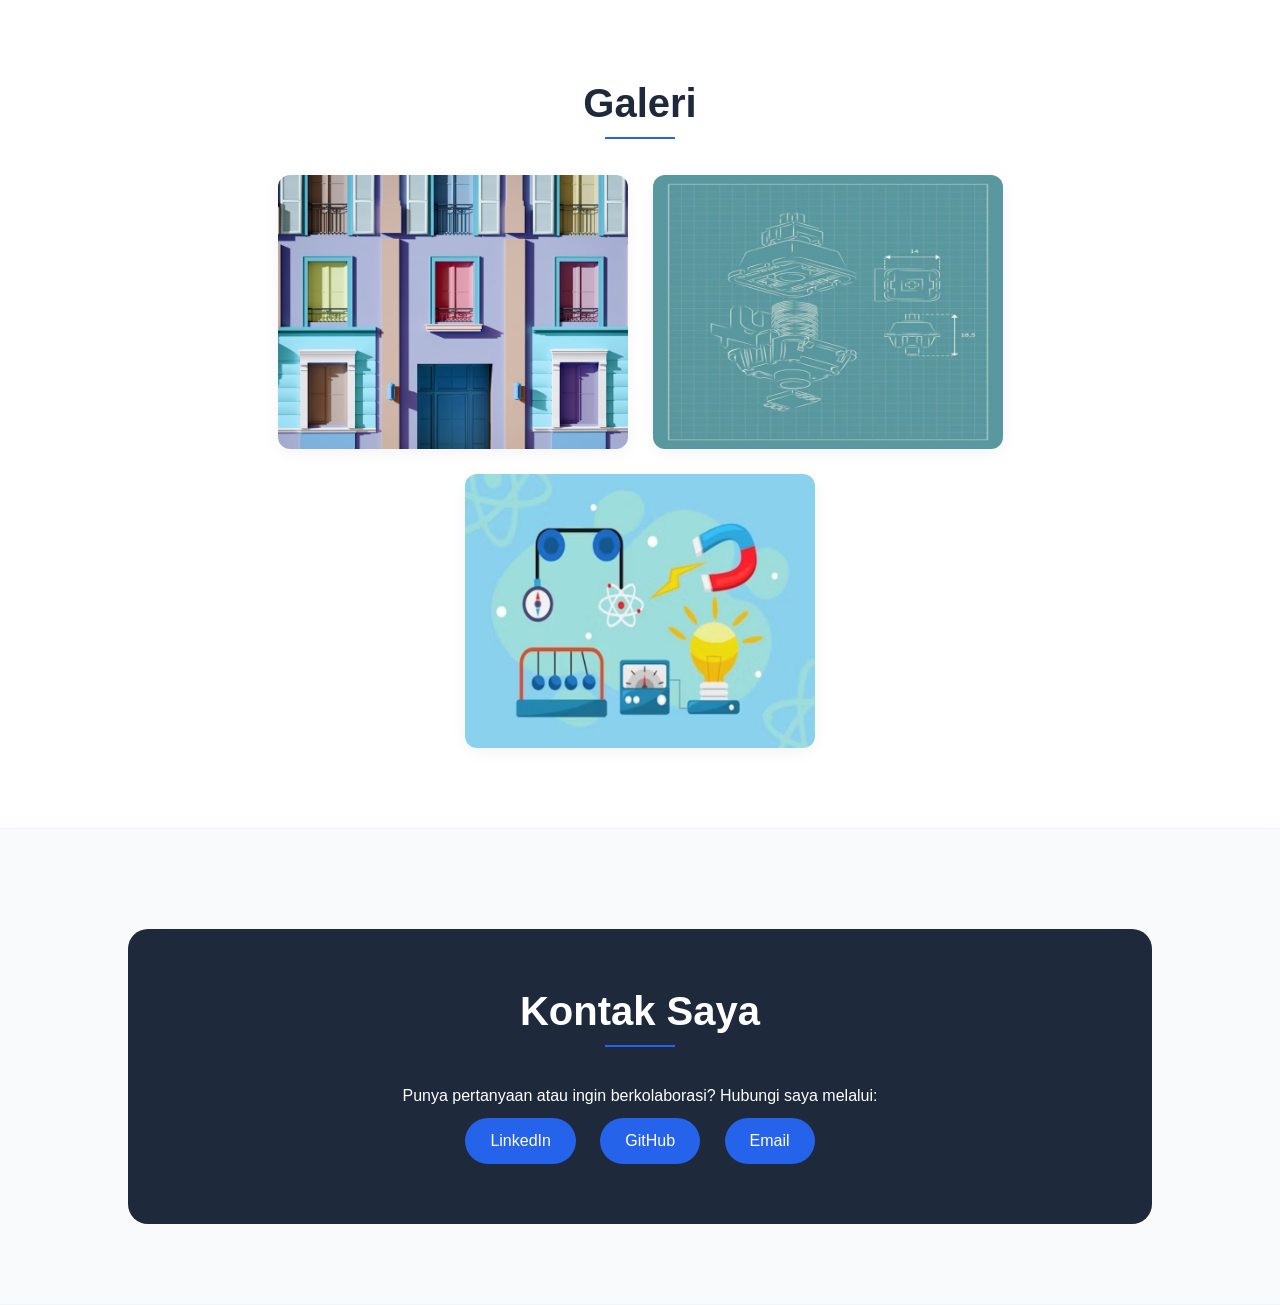
==== commit 8afccdd2: "Update index.html" ====
--- a/index.html
+++ b/index.html
@@ -63,7 +63,7 @@
                     </div>
                 </div>
                 
-                <a href="proyek-iot.html" target="_blank" class="btn-project">Lihat Sistem</a>
+                <a href="#" target="_blank" class="btn-project disabled">Coming Soon</a>
             </div>
         </div>
         <div class="card">
@@ -84,7 +84,7 @@
                     </div>
                 </div>
 
-                 <a href="https://github.com/username/project" target="_blank" class="btn-project">Lihat Sistem</a>
+                 <a href="#" target="_blank" class="btn-project disabled">Coming Soon</a>
             </div>
         </div>
     </div>
--- a/style.css
+++ b/style.css
@@ -295,6 +295,12 @@
 .btn-project:hover {
     background: var(--dark);
 }
+.btn-project.disabled {
+    background-color: #cbd5e1; /* Warna abu-abu */
+    cursor: not-allowed;       /* Kursor tanda dilarang */
+    pointer-events: none;      /* Membuat tombol tidak bisa diklik sama sekali */
+    opacity: 0.7;
+}
 
 /* --- GRID & CARDS --- */
 .container {
